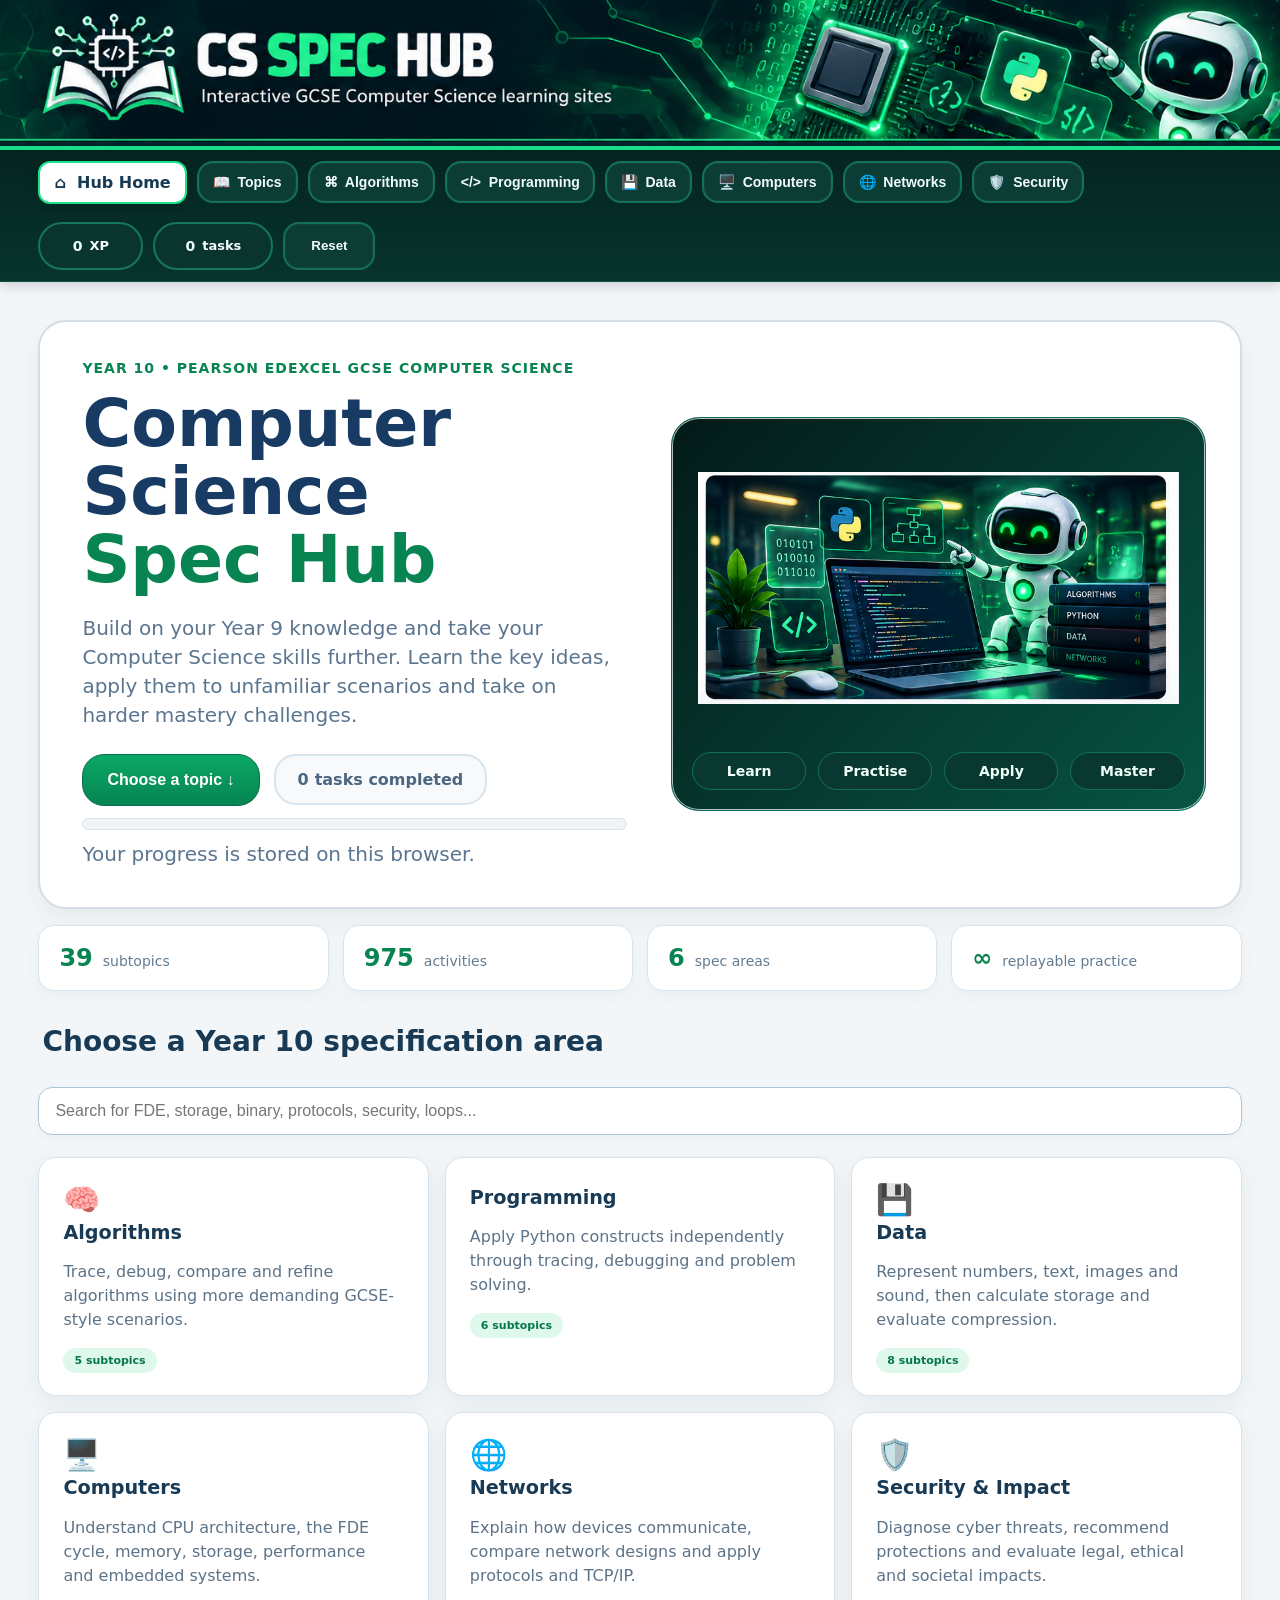
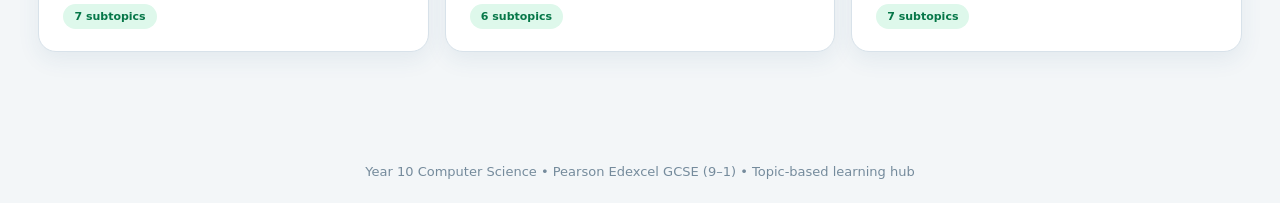
==== year10/index.html @ 736b1f8a "Add files via upload" ====
<!doctype html>
<html><head><meta charset="utf-8"><meta name="viewport" content="width=device-width,initial-scale=1">
<title>Year 10 Computer Science Spec Hub</title><link rel="stylesheet" href="styles.css"></head>
<body>


<header class="site-shell">
  <div class="site-banner">
    <img class="banner-full-image" src="year10_banner.png" alt="CS Spec Hub banner">
  </div>

  <div class="controlbar">
    <div class="controlbar-inner">
      <nav class="nav" aria-label="Main navigation">
        <a class="hub-home-button" href="../" aria-label="Back to CS Spec Hub home">⌂&nbsp; Hub Home</a>
        <button onclick="showHome()">📖&nbsp; Topics</button>
        <button onclick="location.hash='algorithms'">⌘&nbsp; Algorithms</button>
        <button onclick="location.hash='programming'">&lt;/&gt;&nbsp; Programming</button>
        <button onclick="location.hash='data'">💾&nbsp; Data</button>
        <button onclick="location.hash='computers'">🖥️&nbsp; Computers</button>
        <button onclick="location.hash='networks'">🌐&nbsp; Networks</button>
        <button onclick="location.hash='security-impact'">🛡️&nbsp; Security</button>
      </nav>

      <div class="hud">
        <div class="pill"><b data-xp>0</b><span>XP</span></div>
        <div class="pill"><b data-done>0</b><span>tasks</span></div>
        <button class="ghost reset-btn" onclick="resetProgress()">Reset</button>
      </div>
    </div>
  </div>
</header>


<main class="wrap" id="app"></main>
<div class="footer">Year 10 Computer Science • Pearson Edexcel GCSE (9–1) • Topic-based learning hub</div>
<script src="site-config.js"></script><script src="data.js"></script><script src="app.js"></script>
</body></html>
---- year10/styles.css ----
:root{
 --bg:#eef5fb;--panel:#ffffff;--panel2:#f5f9fd;--ink:#17324a;--muted:#5d7489;
 --line:#cbdbe8;--cyan:#1787b8;--purple:#7057c7;--green:#23875d;--amber:#a56a00;--red:#b84343;
 --navy:#103653;--navy2:#164c70;--softblue:#dff3fb;--softgreen:#e6f6ef;--softpurple:#eee9fb;--softamber:#fff5d8;
}
*{box-sizing:border-box}html{scroll-behavior:smooth}
body{
 margin:0;font-family:Inter,system-ui,-apple-system,"Segoe UI",Arial,sans-serif;
 background:radial-gradient(circle at 15% 0%,rgba(23,135,184,.12),transparent 28%),linear-gradient(180deg,#f7fbff,#eaf3fa);
 color:var(--ink);min-height:100vh
}
a{color:inherit;text-decoration:none}.hidden{display:none!important}
.topbar{
 position:sticky;top:0;z-index:40;background:#103653;border-bottom:3px solid #6fc5e8;
 box-shadow:0 4px 18px rgba(16,54,83,.14)
}
.topbar-inner{
 width:min(1500px,94vw);margin:0 auto;padding:12px 0;
 display:grid;grid-template-columns:auto 1fr auto;align-items:center;gap:18px
}
.brand{display:flex;align-items:center;gap:11px;font-weight:900;color:#fff;min-width:max-content}
.logo{
 min-width:58px;height:40px;padding:0 10px;border:2px solid #91dcf6;border-radius:10px;display:grid;place-items:center;
 color:#fff;font-size:12px;font-weight:900;white-space:nowrap;overflow:hidden
}
.nav{display:flex;gap:7px;flex-wrap:wrap;align-items:center}
.nav button,.ghost{
 border:1px solid #5e87a3;background:#164c70;color:#eef8ff;border-radius:9px;padding:8px 11px;cursor:pointer;
 font-weight:700;white-space:nowrap
}
.nav button:hover,.ghost:hover{background:#1b5d88;border-color:#a5e1f7;color:#fff}
.hud{
 display:flex;gap:8px;align-items:center;justify-content:flex-end;
 min-width:330px;max-width:390px;justify-self:end
}
.pill{
 min-width:118px;height:40px;padding:0 16px;display:flex;align-items:center;justify-content:center;gap:5px;
 background:#f6fbff;border:2px solid #89cde9;border-radius:999px;font-size:13px;color:#31566f;font-weight:700;
 white-space:nowrap;overflow:hidden
}
.pill b{color:#123d5a;font-size:14px}.ghost{min-width:76px;height:40px}
.wrap{width:min(1180px,92vw);margin:0 auto;padding:32px 0 70px}
.hero{
 display:grid;grid-template-columns:1.2fr .8fr;gap:24px;align-items:center;border:1px solid var(--line);border-radius:26px;
 padding:34px;background:linear-gradient(145deg,#ffffff,#f0f8fd);box-shadow:0 18px 45px rgba(38,92,128,.14)
}
.kicker{text-transform:uppercase;letter-spacing:2px;font-size:12px;font-weight:900;color:var(--cyan)}
h1{font-size:clamp(38px,6vw,70px);line-height:.98;margin:8px 0 16px;color:#14344f}
h2{margin:0 0 12px;color:#183a55}h3{margin:6px 0 8px;color:#183a55}
.hero p,.muted{color:var(--muted);line-height:1.6}
.hero-art{
 min-height:290px;border:1px solid #bed5e4;border-radius:20px;
 background:linear-gradient(90deg,rgba(23,135,184,.05) 1px,transparent 1px),linear-gradient(rgba(23,135,184,.05) 1px,transparent 1px),linear-gradient(145deg,#eaf7fd,#f9fcff);
 background-size:30px 30px,30px 30px,auto;position:relative;overflow:hidden
}
.orbit{position:absolute;border:2px solid rgba(23,135,184,.22);border-radius:50%;inset:50% auto auto 50%;transform:translate(-50%,-50%)}
.o1{width:230px;height:230px}.o2{width:165px;height:165px}
.core{
 position:absolute;left:50%;top:50%;transform:translate(-50%,-50%);width:110px;height:110px;border-radius:24px;display:grid;
 place-items:center;background:linear-gradient(145deg,#1d6f9c,#144d72);border:3px solid #8edbf5;color:#fff;font-weight:900;
 font-size:28px;box-shadow:0 12px 30px rgba(23,135,184,.2)
}
.node{
 position:absolute;min-width:96px;padding:9px 12px;border-radius:10px;border:1px solid #9ec9dd;background:#fff;color:#24465f;
 font-weight:800;font-size:12px;text-align:center;white-space:nowrap;box-shadow:0 6px 16px rgba(38,92,128,.10)
}
.n1{left:10%;top:18%}.n2{right:10%;top:18%}.n3{left:10%;bottom:17%}.n4{right:10%;bottom:17%}
.progress{height:11px;border:1px solid #b9d0df;background:#e8f1f7;border-radius:999px;overflow:hidden}
.bar{height:100%;width:0;background:linear-gradient(90deg,#2b9dcb,#49b77f);transition:.3s}
.section-title{margin:34px 0 14px;font-size:28px}.grid{display:grid;grid-template-columns:repeat(3,1fr);gap:16px}
.card{border:1px solid var(--line);border-radius:18px;padding:20px;background:#fff;box-shadow:0 8px 22px rgba(38,92,128,.08);transition:.2s}
.card:hover{transform:translateY(-3px);border-color:#73b9d8;box-shadow:0 12px 28px rgba(38,92,128,.13)}
.card p{color:var(--muted);line-height:1.5}.topic-icon{font-size:30px}
.badge{display:inline-block;padding:5px 9px;border-radius:999px;background:var(--softblue);color:#166a92;font-size:11px;font-weight:900}
.btn{
 display:inline-flex;align-items:center;justify-content:center;gap:8px;border:1px solid #4385aa;background:#1b6d99;color:#fff;
 border-radius:10px;padding:10px 14px;font-weight:800;cursor:pointer
}
.btn:hover{background:#165c82}.btn.good{background:#2e8c65;border-color:#277957}.btn.warn{background:#ba7d13;border-color:#9c660b}
.btn.red{background:#b74d4d;border-color:#994040}
.topic-head{display:flex;justify-content:space-between;gap:20px;align-items:flex-start;flex-wrap:wrap;margin-bottom:20px}
.breadcrumbs{color:var(--muted);font-size:13px;margin-bottom:10px}
.learn{border:1px solid #c9dce9;border-radius:18px;background:#fff;padding:22px;margin:18px 0;box-shadow:0 7px 18px rgba(38,92,128,.07)}
.learn ul{line-height:1.65}.example{margin-top:14px;border-left:5px solid #2b9dcb;padding:14px;background:#e9f7fc;border-radius:9px;white-space:pre-wrap;color:#1d435c}
.task{margin:16px 0;padding:18px;border:1px solid #c9dce9;border-radius:16px;background:#fff;box-shadow:0 5px 14px rgba(38,92,128,.06)}
.task h3{margin-top:0}.options{display:grid;gap:9px;margin-top:12px}
.option{border:1px solid #adc9db;background:#f7fbfe;color:#17324a;border-radius:10px;padding:11px 12px;text-align:left;cursor:pointer}
.option:hover{border-color:#2c92bd;background:#edf8fd}.option.correct{background:#e2f5eb;border-color:#3b9c72}.option.wrong{background:#fde9e9;border-color:#c85b5b}
.feedback{min-height:22px;margin-top:9px;font-weight:700}.ok{color:#257b56}.bad{color:#b23c3c}
.sort-zone{display:grid;gap:8px;margin:12px 0}.sort-row{display:flex;gap:8px;align-items:center}
.token{flex:1;padding:11px;border:1px solid #b5cedd;border-radius:10px;background:#f6fbfe}
.arrow{width:38px;height:38px;border-radius:9px;border:1px solid #6fa3c0;background:#dceefa;color:#164e6f;cursor:pointer;font-weight:900}
.classify-grid{display:grid;gap:8px}.classify-row{display:grid;grid-template-columns:1fr minmax(160px,260px);gap:10px;align-items:center}
.classify-row select,input[type=text]{padding:10px 11px;border-radius:9px;border:1px solid #9dbed2;background:#fff;color:#17324a;width:100%}
.code{font-family:ui-monospace,SFMono-Regular,Consolas,monospace;white-space:pre-wrap;background:#f2f7fb;border:1px solid #bfd4e2;border-radius:11px;padding:14px;color:#173f58;margin:10px 0}
.trace-grid{display:grid;grid-template-columns:repeat(2,minmax(170px,1fr));gap:9px}
.boss{border-color:#e7c66b;background:linear-gradient(180deg,#fff9e7,#fffdf6)}.boss h3{color:#8b5a00}
.response{min-height:90px;width:100%;resize:vertical;padding:11px;border-radius:9px;border:1px solid #9dbed2;background:#fff;color:#17324a}
.subgrid{display:grid;grid-template-columns:repeat(2,1fr);gap:12px}
.subcard{padding:17px;border:1px solid #c9dce9;background:#fff;border-radius:15px;cursor:pointer;box-shadow:0 5px 14px rgba(38,92,128,.06)}
.subcard:hover{border-color:#6bb0d0}.subcard .spec{color:#177ca8;font-size:12px;font-weight:800}
.searchbox{width:100%;padding:13px 15px;border-radius:12px;border:1px solid #9dbed2;background:#fff;color:#17324a;margin:14px 0 20px;font-size:16px;box-shadow:0 4px 10px rgba(38,92,128,.05)}
.footer{text-align:center;color:#6c8192;padding:28px 0;font-size:13px}
.topbar-inner{
 width:min(1500px,94vw);margin:0 auto;padding:12px 0;
 display:grid;grid-template-columns:auto 1fr auto;align-items:center;gap:18px
}
}
@media(max-width:850px){
 .hero{grid-template-columns:1fr}.grid{grid-template-columns:1fr}.subgrid{grid-template-columns:1fr}
 .classify-row{grid-template-columns:1fr}.trace-grid{grid-template-columns:1fr}.hero-art{min-height:230px}.nav{width:100%}.hud{
 display:flex;gap:8px;align-items:center;justify-content:flex-end;
 min-width:330px;max-width:390px;justify-self:end
}
}

/* V2 learning visuals */
.visual{
 margin:18px 0 4px;padding:18px;border:1px solid #c8dce9;border-radius:16px;
 background:linear-gradient(180deg,#fafdff,#eef7fc);box-shadow:0 6px 16px rgba(38,92,128,.06)
}
.visual-title{font-size:13px;font-weight:900;color:#177ca8;text-transform:uppercase;letter-spacing:1px;margin-bottom:12px}
.visual svg{width:100%;height:auto;display:block}
.visual-grid{display:grid;grid-template-columns:repeat(2,1fr);gap:14px}
.v-card{background:white;border:1px solid #d1e1eb;border-radius:12px;padding:12px}
.logic-row{display:grid;grid-template-columns:repeat(3,1fr);gap:12px}
.logic-box{background:white;border:1px solid #c7dbe7;border-radius:12px;padding:12px;text-align:center}
.logic-gate{font-family:ui-monospace,Consolas,monospace;font-size:20px;font-weight:900;margin:8px 0;color:#154e70}
.binary-strip{display:grid;grid-template-columns:repeat(8,1fr);gap:6px}
.bitbox{border:1px solid #a9c8da;border-radius:9px;background:white;padding:8px 4px;text-align:center}
.bitbox b{display:block;color:#176d98;font-size:14px}.bitbox span{font-size:12px;color:#5f778c}
.network-diagram{display:grid;grid-template-columns:1fr auto 1fr;gap:12px;align-items:center}
.net-node{background:white;border:1px solid #b9d4e4;border-radius:12px;padding:14px;text-align:center;font-weight:800}
.router{background:#1b6d99;color:white;border-radius:14px;padding:14px 18px;font-weight:900}
.csv-table{width:100%;border-collapse:collapse;background:white}
.csv-table td,.csv-table th{border:1px solid #c8dae6;padding:8px;text-align:left}.csv-table th{background:#e9f5fb}
.string-strip{display:flex;gap:4px;flex-wrap:wrap}.charbox{min-width:38px;padding:8px;border:1px solid #b9d3e3;border-radius:8px;background:#fff;text-align:center}.charbox small{display:block;color:#668095}
.flow-step{fill:#fff;stroke:#4b93b8;stroke-width:2}.flow-diamond{fill:#fff8de;stroke:#b47b17;stroke-width:2}.flow-line{stroke:#487a96;stroke-width:2;fill:none;marker-end:url(#arrow)}
.sort-list{display:flex;gap:8px;justify-content:center;flex-wrap:wrap}.sort-item{min-width:48px;padding:11px;border-radius:10px;border:1px solid #a9c8da;background:white;text-align:center;font-weight:900}
.sort-swap{border-color:#d6a13b;background:#fff7de}
@media(max-width:1180px){
 .topbar-inner{grid-template-columns:auto 1fr}
 .hud{grid-column:1 / -1;justify-self:start;min-width:0;max-width:none;flex-wrap:wrap}
}
@media(max-width:850px){
 .topbar-inner{grid-template-columns:1fr}
 .nav{width:100%}.hud{width:100%;justify-content:flex-start}
 .logic-row,.visual-grid{grid-template-columns:1fr}.network-diagram{grid-template-columns:1fr}
}

/* Shared branding V3 */
.hero{grid-template-columns:1.05fr .95fr}
.brand-logo-card{
  display:flex;align-items:center;justify-content:center;
  border:1px solid #bed5e4;border-radius:20px;
  background:linear-gradient(145deg,#ffffff,#eef7fc);
  padding:18px;min-height:290px;overflow:hidden
}
.brand-logo-card img{max-width:100%;height:auto;display:block}

/* ===== V4 PLATFORM BRANDING / SAFE LAYOUT ===== */
:root{
  --site-accent:#2b9dcb;
  --site-accent-dark:#176d98;
  --site-accent-soft:#dff3fb;
}

.topbar{
  position:sticky;
  top:0;
  z-index:50;
  width:100%;
  background:#103653;
  border-bottom:3px solid #6fc5e8;
  box-shadow:0 4px 18px rgba(16,54,83,.16);
}

.topbar-inner{
  width:min(1460px,94vw);
  margin:0 auto;
  padding:10px 0;
  display:grid;
  grid-template-columns:minmax(250px,340px) minmax(360px,1fr) minmax(320px,370px);
  align-items:center;
  gap:18px;
}

.brand-button{
  appearance:none;
  border:0;
  background:transparent;
  color:#fff;
  cursor:pointer;
  padding:0;
  min-width:0;
}

.brand{
  display:flex;
  align-items:center;
  gap:12px;
  min-width:0;
}

.brand-mark{
  width:82px;
  height:52px;
  object-fit:contain;
  object-position:left center;
  flex:0 0 auto;
}

.brand-copy{
  display:flex;
  flex-direction:column;
  min-width:0;
  text-align:left;
}

.brand-copy strong{
  font-size:18px;
  line-height:1.05;
  letter-spacing:.4px;
  white-space:nowrap;
}

.brand-copy small{
  margin-top:4px;
  font-size:11px;
  color:#c6e5f4;
  white-space:nowrap;
}

.nav{
  display:flex;
  justify-content:center;
  align-items:center;
  gap:8px;
  min-width:0;
  flex-wrap:wrap;
}

.nav button{
  min-width:92px;
  max-width:140px;
  padding:9px 12px;
  overflow-wrap:anywhere;
  white-space:normal;
  line-height:1.15;
}

.hud{
  display:grid;
  grid-template-columns:108px 122px 92px;
  gap:8px;
  align-items:center;
  justify-content:end;
  width:100%;
  min-width:0;
  max-width:none;
}

.pill{
  width:100%;
  min-width:0;
  height:42px;
  padding:0 10px;
  display:flex;
  align-items:center;
  justify-content:center;
  gap:5px;
  overflow:hidden;
  text-overflow:clip;
}

.pill b,
.pill span{
  white-space:nowrap;
}

.reset-btn{
  width:100%;
  min-width:0;
  height:42px;
}

.platform-hero{
  grid-template-columns:minmax(0,1.12fr) minmax(360px,.88fr);
  gap:30px;
  align-items:center;
  overflow:hidden;
}

.hero-copy{
  min-width:0;
}

.platform-hero h1{
  max-width:760px;
  overflow-wrap:anywhere;
}

.accent-word{
  color:var(--site-accent-dark);
}

.hero-actions{
  display:flex;
  gap:12px;
  align-items:center;
  flex-wrap:wrap;
  margin:18px 0 16px;
}

.mini-status{
  display:inline-flex;
  align-items:center;
  gap:5px;
  padding:9px 12px;
  border:1px solid #bed5e4;
  border-radius:999px;
  background:#f7fbfe;
  color:#49677d;
  font-size:13px;
  white-space:nowrap;
}

.progress-note{
  margin:7px 0 0;
  font-size:13px;
}

.hero-brand-panel{
  min-width:0;
  min-height:310px;
  border:1px solid #bed5e4;
  border-radius:22px;
  background:
    radial-gradient(circle at 50% 15%,rgba(43,157,203,.13),transparent 36%),
    linear-gradient(145deg,#fafdff,#edf7fc);
  padding:24px;
  display:flex;
  flex-direction:column;
  align-items:center;
  justify-content:center;
  overflow:hidden;
  box-shadow:inset 0 0 0 1px rgba(255,255,255,.7);
}

.hero-brand-panel img{
  width:100%;
  height:300px;
  max-height:none;
  object-fit:contain;
  object-position:center;
  border-radius:20px;
  display:block;
  background:transparent;
}

.hero-brand-tags{
  width:100%;
  display:grid;
  grid-template-columns:repeat(4,minmax(0,1fr));
  gap:8px;
  margin-top:12px;
}

.hero-brand-tags span{
  min-width:0;
  padding:8px 6px;
  text-align:center;
  border:1px solid #b9d4e4;
  background:#fff;
  border-radius:999px;
  font-size:12px;
  font-weight:800;
  color:#315b73;
  overflow-wrap:anywhere;
}

.quick-strip{
  margin-top:18px;
  display:grid;
  grid-template-columns:repeat(4,minmax(0,1fr));
  gap:12px;
}

.quick-strip > div{
  min-width:0;
  border:1px solid #c9dce9;
  background:#fff;
  border-radius:15px;
  padding:14px 16px;
  display:flex;
  align-items:baseline;
  gap:9px;
  box-shadow:0 5px 14px rgba(38,92,128,.05);
}

.quick-strip b{
  color:var(--site-accent-dark);
  font-size:24px;
  white-space:nowrap;
}

.quick-strip span{
  color:#60788c;
  font-size:13px;
  overflow-wrap:anywhere;
}

.card,
.subcard,
.task,
.learn,
.v-card,
.logic-box{
  min-width:0;
  overflow:hidden;
}

.card h3,
.card p,
.subcard h3,
.subcard p,
.task p,
.learn li,
.example,
.v-card,
.logic-box,
.feedback{
  overflow-wrap:anywhere;
  word-break:normal;
}

.option,
.token,
.classify-row > div,
.code{
  overflow-wrap:anywhere;
  word-break:break-word;
}

@media(max-width:1180px){
  .topbar-inner{
    grid-template-columns:minmax(240px,1fr) minmax(300px,1.2fr);
  }
  .hud{
    grid-column:1 / -1;
    grid-template-columns:108px 122px 92px;
    justify-content:start;
    width:auto;
  }
}

@media(max-width:900px){
  .topbar-inner{
    grid-template-columns:1fr;
  }
  .brand-button,.nav,.hud{
    justify-self:stretch;
  }
  .nav{
    justify-content:flex-start;
  }
  .hud{
    grid-template-columns:108px 122px 92px;
  }
  .platform-hero{
    grid-template-columns:1fr;
  }
  .hero-brand-panel{
    min-height:250px;
  }
  .quick-strip{
    grid-template-columns:repeat(2,minmax(0,1fr));
  }
}

@media(max-width:560px){
  .brand-mark{width:68px;height:45px}
  .brand-copy strong{font-size:16px}
  .brand-copy small{white-space:normal}
  .nav button{min-width:0;flex:1 1 45%}
  .hud{
    grid-template-columns:1fr 1fr;
    width:100%;
  }
  .reset-btn{grid-column:1 / -1}
  .quick-strip{grid-template-columns:1fr}
  .hero-brand-tags{grid-template-columns:repeat(2,minmax(0,1fr))}
}

/* ===== V5 FULL-WIDTH BANNER HEADER ===== */
.site-shell{
  position:sticky;
  top:0;
  z-index:60;
}
.site-banner{
  width:100%;
  background:linear-gradient(180deg,#0f3350,#12405f);
  border-bottom:3px solid #6fc5e8;
  box-shadow:0 6px 20px rgba(16,54,83,.18);
}
.site-banner-inner{
  width:min(1500px,96vw);
  margin:0 auto;
  min-height:108px;
  padding:10px 0;
  display:flex;
  align-items:center;
  justify-content:center;
}
.site-banner-logo{
  width:min(100%,780px);
  max-height:88px;
  object-fit:contain;
  display:block;
}
.controlbar{
  width:100%;
  background:#f6fbff;
  border-bottom:1px solid #c9dce9;
  box-shadow:0 4px 10px rgba(38,92,128,.08);
}
.controlbar-inner{
  width:min(1460px,94vw);
  margin:0 auto;
  padding:10px 0;
  display:grid;
  grid-template-columns:minmax(360px,1fr) minmax(320px,360px);
  gap:18px;
  align-items:center;
}
.nav{
  display:flex;
  align-items:center;
  justify-content:flex-start;
  gap:8px;
  min-width:0;
  flex-wrap:wrap;
}
.nav button,.ghost{
  border:1px solid #5e87a3;
  background:#164c70;
  color:#eef8ff;
  border-radius:9px;
  cursor:pointer;
  font-weight:700;
  line-height:1.15;
}
.nav button{
  min-width:96px;
  max-width:150px;
  padding:9px 12px;
  overflow-wrap:anywhere;
  white-space:normal;
}
.nav button:hover,.ghost:hover{
  background:#1b5d88;
  border-color:#a5e1f7;
  color:#fff;
}
.hud{
  display:grid;
  grid-template-columns:108px 122px 92px;
  gap:8px;
  align-items:center;
  justify-content:end;
  width:100%;
  min-width:0;
}
.pill{
  width:100%;
  min-width:0;
  height:42px;
  padding:0 10px;
  display:flex;
  align-items:center;
  justify-content:center;
  gap:5px;
  background:#f6fbff;
  border:2px solid #89cde9;
  border-radius:999px;
  font-size:13px;
  color:#31566f;
  font-weight:700;
  white-space:nowrap;
  overflow:hidden;
}
.pill b{color:#123d5a;font-size:14px}
.reset-btn{
  width:100%;
  min-width:0;
  height:42px;
  padding:0 12px;
}
.hero{margin-top:10px}
.platform-hero{
  grid-template-columns:minmax(0,1.08fr) minmax(360px,.92fr);
  gap:28px;
}
.hero-brand-panel img{
  width:100%;
  height:300px;
  max-height:none;
  object-fit:contain;
  object-position:center;
  border-radius:20px;
  display:block;
  background:transparent;
}
.hero-brand-tags{margin-top:14px}
.quick-strip > div,
.card,.subcard,.task,.learn,.v-card,.logic-box{
  min-width:0;
  overflow:hidden;
}
.card h3,.card p,.subcard h3,.subcard p,.task p,.learn li,.example,.feedback,.quick-strip span{
  overflow-wrap:anywhere;
}
.option,.token,.code,.classify-row > div{
  overflow-wrap:anywhere;
  word-break:break-word;
}
@media(max-width:1080px){
  .controlbar-inner{
    grid-template-columns:1fr;
  }
  .hud{
    justify-content:start;
    width:auto;
  }
}
@media(max-width:820px){
  .site-banner-inner{
    min-height:88px;
    padding:8px 0;
  }
  .site-banner-logo{
    max-height:66px;
  }
  .platform-hero{
    grid-template-columns:1fr;
  }
}
@media(max-width:560px){
  .nav button{
    min-width:0;
    flex:1 1 45%;
  }
  .hud{
    grid-template-columns:1fr 1fr;
    width:100%;
  }
  .reset-btn{
    grid-column:1 / -1;
  }
}

/* ===== V6 FULL-BLEED BRANDING ===== */
:root{
  --site-accent:#19c2c8;
  --site-accent-dark:#0b6d78;
  --site-accent-soft:#d8f7f4;
  --deep-navy:#081b2c;
  --mid-navy:#0e2f48;
  --panel-dark:#123b53;
}

body{
  background:
    radial-gradient(circle at 12% 0%,rgba(25,194,200,.10),transparent 28%),
    linear-gradient(180deg,#f7fafc,#eef3f6);
}

.site-banner{
  width:100%;
  background:
    radial-gradient(circle at 20% 35%,rgba(25,194,200,.16),transparent 25%),
    radial-gradient(circle at 82% 25%,rgba(68,129,255,.10),transparent 23%),
    linear-gradient(135deg,#071827 0%,#0a2235 45%,#0d3047 100%);
  border-bottom:4px solid #19c2c8;
  box-shadow:0 8px 24px rgba(7,24,39,.28);
  overflow:hidden;
}

.site-banner-inner{
  width:100%;
  max-width:none;
  margin:0;
  min-height:170px;
  padding:18px 32px;
  display:flex;
  align-items:center;
  justify-content:center;
  position:relative;
}

.site-banner-inner::before,
.site-banner-inner::after{
  content:"";
  position:absolute;
  inset:auto;
  width:180px;
  height:180px;
  border-radius:50%;
  border:1px solid rgba(255,255,255,.08);
}

.site-banner-inner::before{left:3%;top:-55px}
.site-banner-inner::after{right:5%;bottom:-65px}

.site-banner-logo{
  width:min(1120px,88vw);
  max-height:132px;
  object-fit:contain;
  display:block;
  filter:drop-shadow(0 8px 18px rgba(0,0,0,.28));
}

.controlbar{
  width:100%;
  background:#0c263a;
  border-bottom:1px solid #173e58;
  box-shadow:0 4px 10px rgba(8,27,44,.18);
}

.controlbar-inner{
  width:min(1460px,94vw);
  margin:0 auto;
  padding:10px 0;
  display:grid;
  grid-template-columns:minmax(360px,1fr) minmax(330px,370px);
  gap:18px;
  align-items:center;
}

.nav button,.ghost{
  border:1px solid #2d5b76;
  background:#123b53;
  color:#f3fbff;
}

.nav button:hover,.ghost:hover{
  background:#16516d;
  border-color:#35d7db;
}

.pill{
  background:#102f44;
  border:1px solid #2f6783;
  color:#c9dde8;
}

.pill b{color:#ffffff}

.wrap{padding-top:28px}

.hero,
.card,
.subcard,
.task,
.learn,
.quick-strip > div{
  background:#ffffff;
}

.platform-hero{
  border:1px solid #d4dde3;
  box-shadow:0 16px 36px rgba(18,59,83,.08);
}

.hero-brand-panel{
  background:
    radial-gradient(circle at 50% 15%,rgba(25,194,200,.10),transparent 34%),
    linear-gradient(145deg,#0b2437,#123b53);
  border:1px solid #1b526d;
}

.hero-brand-panel img{
  width:100%;
  height:300px;
  max-height:none;
  object-fit:contain;
  object-position:center;
  border-radius:20px;
  display:block;
  background:transparent;
}

.hero-brand-tags span{
  background:#0f3148;
  border:1px solid #2c617b;
  color:#e9f7fb;
}

.accent-word{color:#0d8791}
.kicker{color:#0d8791}
.badge{
  background:#dff5f3;
  color:#0a6b71;
}

.btn{
  background:#0e6f79;
  border-color:#0a5961;
}
.btn:hover{background:#0b5961}

.progress{
  background:#e4ecef;
  border-color:#ccd8de;
}
.bar{
  background:linear-gradient(90deg,#0e8790,#1bb7a5);
}

@media(max-width:820px){
  .site-banner-inner{
    min-height:130px;
    padding:14px 16px;
  }
  .site-banner-logo{
    width:min(1000px,94vw);
    max-height:98px;
  }
}

/* ===== V7 FULL LOGO BANNER + HERO ART ===== */
.site-banner{
  width:100%;
  background:linear-gradient(135deg,#071827 0%,#0a2235 45%,#0d3047 100%);
  border-bottom:4px solid #19c2c8;
  box-shadow:0 8px 24px rgba(7,24,39,.28);
  overflow:hidden;
}

.site-banner-inner{
  width:100%;
  max-width:none;
  margin:0;
  min-height:188px;
  height:188px;
  padding:0;
  display:flex;
  align-items:stretch;
  justify-content:stretch;
  position:relative;
  overflow:hidden;
}

.site-banner-inner::before{
  content:"";
  position:absolute;
  inset:0;
  background:
    radial-gradient(circle at 10% 20%,rgba(25,194,200,.11),transparent 22%),
    radial-gradient(circle at 90% 28%,rgba(25,194,200,.09),transparent 21%),
    linear-gradient(90deg,rgba(255,255,255,.02),rgba(255,255,255,0) 18%,rgba(255,255,255,0) 82%,rgba(255,255,255,.02));
  pointer-events:none;
}

.site-banner-logo{
  width:100%;
  height:100%;
  max-height:none;
  object-fit:cover;
  object-position:center;
  display:block;
  filter:drop-shadow(0 8px 18px rgba(0,0,0,.22));
}

.hero-brand-panel{
  background:linear-gradient(145deg,#0b2437,#123b53);
  border:1px solid #1b526d;
  padding:18px;
}

.hero-brand-panel img{
  width:100%;
  height:300px;
  max-height:none;
  object-fit:contain;
  object-position:center;
  border-radius:20px;
  display:block;
  background:transparent;
}

.hero-brand-tags{
  margin-top:16px;
}

@media(max-width:820px){
  .site-banner-inner{
    min-height:138px;
    height:138px;
  }
  .hero-brand-panel img{
  width:100%;
  height:300px;
  max-height:none;
  object-fit:contain;
  object-position:center;
  border-radius:20px;
  display:block;
  background:transparent;
}
}



/* ===== FINAL YEAR 9 LOOK ===== */
:root{
  --deep:#071827;
  --deep2:#0b2236;
  --panel:#0c263a;
  --teal:#18d0df;
  --teal2:#1aa8c7;
  --ink:#17324a;
  --muted:#5c7388;
  --line:#d8e2ea;
  --soft:#f4f7fa;
}

/* page */
body{
  background:#f3f6f8;
  color:var(--ink);
}

/* ----- top banner ----- */
.site-shell{
  position:sticky;
  top:0;
  z-index:70;
}

.site-banner{
  width:100%;
  background:
    radial-gradient(circle at 10% 20%, rgba(31,219,231,.10), transparent 18%),
    radial-gradient(circle at 84% 18%, rgba(31,219,231,.08), transparent 16%),
    linear-gradient(135deg,#03111d 0%, #071827 40%, #0b2439 100%);
  border-bottom:4px solid var(--teal);
  overflow:hidden;
  box-shadow:0 10px 24px rgba(3,17,29,.28);
}

.site-banner-inner{
  width:100%;
  min-height:178px;
  display:grid;
  grid-template-columns:minmax(420px, 1.3fr) minmax(320px, .7fr);
  align-items:center;
  gap:12px;
  padding:18px 34px 16px;
  position:relative;
}

.brand-banner{
  min-width:0;
  position:relative;
  z-index:2;
}

.banner-logo{
  display:block;
  width:min(820px, 100%);
  height:auto;
  object-fit:contain;
  filter:drop-shadow(0 5px 15px rgba(0,0,0,.28));
}

.banner-subtitle{
  margin-top:6px;
  color:#effcff;
  font-size:18px;
  letter-spacing:.2px;
  opacity:.96;
}

/* right banner art */
.banner-art{
  position:relative;
  height:100%;
  min-height:130px;
  overflow:hidden;
}

.banner-wave{
  position:absolute;
  inset:18px 0 18px 0;
  background:
    radial-gradient(ellipse at center, rgba(24,208,223,.16), transparent 60%);
  border-radius:999px;
}
.banner-wave::before{
  content:"";
  position:absolute;
  left:-2%;
  right:16%;
  top:34%;
  height:2px;
  background:linear-gradient(90deg, transparent 0%, rgba(24,208,223,.7) 12%, rgba(24,208,223,.9) 85%, transparent 100%);
  box-shadow:
    0 -26px 0 rgba(24,208,223,.45),
    0 26px 0 rgba(24,208,223,.45);
}
.banner-wave::after{
  content:"0101010 111010 0101";
  position:absolute;
  right:30%;
  top:6%;
  color:rgba(24,208,223,.55);
  font-size:18px;
  letter-spacing:8px;
  font-weight:800;
}

.chip-box{
  position:absolute;
  right:92px;
  top:20px;
  width:92px;
  height:92px;
  border:4px solid var(--teal);
  border-radius:12px;
  box-shadow:0 0 18px rgba(24,208,223,.34);
}
.chip-box::before,
.chip-box::after{
  content:"";
  position:absolute;
  inset:auto;
  left:-22px;
  top:42px;
  width:22px;
  height:4px;
  background:var(--teal);
  box-shadow:136px 0 0 var(--teal);
}
.chip-box::after{
  left:10px;
  top:-22px;
  width:4px;
  height:22px;
  box-shadow:0 136px 0 var(--teal), 24px 0 0 var(--teal), 24px 136px 0 var(--teal), 48px 0 0 var(--teal), 48px 136px 0 var(--teal), 72px 0 0 var(--teal), 72px 136px 0 var(--teal);
}

.node-cluster{
  position:absolute;
  right:0;
  top:16px;
  width:150px;
  height:110px;
}
.node-cluster::before,
.node-cluster::after{
  content:"";
  position:absolute;
  background:rgba(24,208,223,.85);
  height:3px;
  transform-origin:left center;
}
.node-cluster::before{ left:34px; top:35px; width:78px; transform:rotate(-6deg); }
.node-cluster::after{ left:40px; top:72px; width:68px; transform:rotate(16deg); }
.node{
  position:absolute;
  width:20px;
  height:20px;
  border-radius:50%;
  background:rgba(24,208,223,.95);
  box-shadow:0 0 12px rgba(24,208,223,.6);
}
.n1{left:8px; top:42px}
.n2{left:62px; top:12px}
.n3{left:62px; top:64px}
.n4{right:14px; top:18px}
.n5{right:0; top:76px}

/* ----- control bar ----- */
.controlbar{
  width:100%;
  background:linear-gradient(180deg,#092236,#0b2840);
  border-bottom:1px solid #173e58;
  box-shadow:0 4px 12px rgba(8,27,44,.16);
}
.controlbar-inner{
  width:min(1460px,94vw);
  margin:0 auto;
  padding:11px 0;
  display:grid;
  grid-template-columns:minmax(420px,1fr) minmax(320px,370px);
  gap:18px;
  align-items:center;
}
.nav{
  display:flex;
  flex-wrap:wrap;
  gap:10px;
  align-items:center;
  min-width:0;
}
.nav button,.ghost{
  border:2px solid #2c6f8b;
  background:#11344d;
  color:#f2fbff;
  border-radius:16px;
  cursor:pointer;
  font-weight:800;
  line-height:1.15;
  box-shadow:inset 0 0 0 1px rgba(255,255,255,.03);
}
.nav button{
  min-width:118px;
  padding:12px 18px;
  font-size:14px;
  white-space:nowrap;
}
.nav button:hover,.ghost:hover{
  background:#164766;
  border-color:#35d7db;
}
.hud{
  display:grid;
  grid-template-columns:120px 138px 104px;
  gap:10px;
  justify-content:end;
  min-width:0;
}
.pill{
  width:100%;
  min-width:0;
  height:48px;
  padding:0 10px;
  display:flex;
  align-items:center;
  justify-content:center;
  gap:7px;
  background:#0f3047;
  border:2px solid #2b6a84;
  border-radius:24px;
  color:#f2fbff;
  font-weight:800;
  white-space:nowrap;
}
.pill b{font-size:14px;color:#ffffff}
.reset-btn{
  width:100%;
  min-width:0;
  height:48px;
  border-radius:16px;
}

/* ----- main wrapper ----- */
.wrap{
  width:min(1710px,95vw);
  margin:0 auto;
  padding:20px 0 76px;
}

/* ----- home hero ----- */
.platform-hero{
  grid-template-columns:minmax(0,1fr) minmax(420px, .95fr);
  gap:24px;
  align-items:center;
  border:2px solid #d4dde5;
  border-radius:28px;
  background:#ffffff;
  box-shadow:0 10px 22px rgba(18,59,83,.06);
  padding:24px 22px 22px;
}
.hero-copy{
  padding:8px 8px 0 10px;
}
.kicker{
  color:#1497a6;
  font-size:14px;
  font-weight:900;
  letter-spacing:1px;
}
.platform-hero h1{
  font-size:clamp(48px, 6vw, 86px);
  line-height:.95;
  margin:14px 0 18px;
  color:#173b62;
}
.accent-word{color:#1497a6}
.platform-hero p{
  max-width:760px;
  font-size:20px;
  color:#5a7590;
  line-height:1.45;
}
.hero-actions{
  margin:24px 0 12px;
  display:flex;
  gap:14px;
  flex-wrap:wrap;
  align-items:center;
}
.btn{
  padding:16px 24px;
  border-radius:22px;
  font-size:16px;
  background:linear-gradient(180deg,#1497a6,#117d8b);
  border:1px solid #0d6c77;
  color:#fff;
  font-weight:900;
}
.btn:hover{background:linear-gradient(180deg,#117d8b,#0e6b76)}
.mini-status{
  display:inline-flex;
  align-items:center;
  gap:6px;
  padding:14px 22px;
  background:#f7f9fb;
  border:2px solid #d8e4ec;
  border-radius:22px;
  color:#4b6680;
  font-size:16px;
  font-weight:800;
}
.progress{
  height:12px;
  background:#eef3f7;
  border:1px solid #dbe5ec;
  border-radius:999px;
  overflow:hidden;
}
.bar{
  background:linear-gradient(90deg,#1497a6,#18d0df);
}
.progress-note{
  margin-top:10px;
  color:#8397aa;
  font-size:13px;
}

.hero-brand-panel{
  min-width:0;
  border-radius:28px;
  background:linear-gradient(135deg,#041727,#09283d 55%, #0c3550);
  border:1px solid #0e4964;
  padding:16px;
  overflow:hidden;
}
.hero-brand-panel img{
  width:100%;
  height:300px;
  max-height:none;
  object-fit:contain;
  object-position:center;
  border-radius:20px;
  display:block;
  background:transparent;
}
.hero-brand-tags{
  width:100%;
  display:grid;
  grid-template-columns:repeat(4,minmax(0,1fr));
  gap:12px;
  margin-top:14px;
}
.hero-brand-tags span{
  background:#0f3148;
  color:#eefbff;
  border:1px solid #2f647e;
  border-radius:999px;
  padding:10px 8px;
  text-align:center;
  font-weight:800;
  font-size:14px;
}

/* ----- stats strip / cards ----- */
.quick-strip{
  margin-top:16px;
  display:grid;
  grid-template-columns:repeat(4,minmax(0,1fr));
  gap:14px;
}
.quick-strip > div{
  min-width:0;
  background:#fff;
  border:1px solid #dbe3ea;
  border-radius:16px;
  padding:14px 16px;
  display:flex;
  align-items:baseline;
  gap:10px;
}
.quick-strip b{
  font-size:24px;
  color:#1497a6;
}
.quick-strip span{
  color:#627c92;
  font-size:14px;
}

.section-title{
  margin-top:34px;
  color:#183a55;
}

/* keep all boxes safe */
.card,.subcard,.task,.learn,.v-card,.logic-box{min-width:0;overflow:hidden}
.card h3,.card p,.subcard h3,.subcard p,.task p,.learn li,.example,.feedback,.quick-strip span{overflow-wrap:anywhere}
.option,.token,.code,.classify-row > div{overflow-wrap:anywhere;word-break:break-word}

/* responsive */
@media(max-width:1180px){
  .site-banner-inner{
    grid-template-columns:1fr;
    min-height:auto;
    padding:20px 20px 16px;
  }
  .banner-art{
    min-height:88px;
  }
  .controlbar-inner{
    grid-template-columns:1fr;
  }
  .hud{
    justify-content:start;
  }
  .platform-hero{
    grid-template-columns:1fr;
  }
}
@media(max-width:780px){
  .banner-logo{
    width:min(720px,100%);
  }
  .banner-subtitle{
    font-size:15px;
  }
  .nav button{
    min-width:0;
    flex:1 1 45%;
  }
  .hud{
    grid-template-columns:1fr 1fr;
    width:100%;
  }
  .reset-btn{
    grid-column:1 / -1;
  }
  .hero-brand-panel img{
  width:100%;
  height:300px;
  max-height:none;
  object-fit:contain;
  object-position:center;
  border-radius:20px;
  display:block;
  background:transparent;
}
  .hero-brand-tags{
    grid-template-columns:repeat(2,minmax(0,1fr));
  }
  .quick-strip{
    grid-template-columns:repeat(2,minmax(0,1fr));
  }
}
@media(max-width:520px){
  .quick-strip{
    grid-template-columns:1fr;
  }
}



/* ===== V9 CLEAN BANNER ===== */
:root{
  --deep:#071827;
  --deep2:#0b2236;
  --panel:#0c263a;
  --teal:#18d0df;
  --teal2:#1aa8c7;
  --ink:#17324a;
  --muted:#5c7388;
  --line:#d8e2ea;
  --soft:#f4f7fa;
}

body{
  background:#f3f6f8;
  color:var(--ink);
}

.site-shell{
  position:sticky;
  top:0;
  z-index:70;
}

.site-banner{
  width:100%;
  background:#071827;
  border-bottom:4px solid var(--teal);
  overflow:hidden;
  box-shadow:0 10px 24px rgba(3,17,29,.22);
}

.banner-full-image{
  display:block;
  width:100%;
  height:178px;
  object-fit:cover;
  object-position:center;
}

.controlbar{
  width:100%;
  background:linear-gradient(180deg,#092236,#0b2840);
  border-bottom:1px solid #173e58;
  box-shadow:0 4px 12px rgba(8,27,44,.16);
}
.controlbar-inner{
  width:min(1460px,94vw);
  margin:0 auto;
  padding:11px 0;
  display:grid;
  grid-template-columns:minmax(420px,1fr) minmax(320px,370px);
  gap:18px;
  align-items:center;
}
.nav{
  display:flex;
  flex-wrap:wrap;
  gap:10px;
  align-items:center;
  min-width:0;
}
.nav button,.ghost{
  border:2px solid #2c6f8b;
  background:#11344d;
  color:#f2fbff;
  border-radius:16px;
  cursor:pointer;
  font-weight:800;
  line-height:1.15;
  box-shadow:inset 0 0 0 1px rgba(255,255,255,.03);
}
.nav button{
  min-width:118px;
  padding:12px 18px;
  font-size:14px;
  white-space:nowrap;
}
.nav button:hover,.ghost:hover{
  background:#164766;
  border-color:#35d7db;
}
.hud{
  display:grid;
  grid-template-columns:120px 138px 104px;
  gap:10px;
  justify-content:end;
  min-width:0;
}
.pill{
  width:100%;
  min-width:0;
  height:48px;
  padding:0 10px;
  display:flex;
  align-items:center;
  justify-content:center;
  gap:7px;
  background:#0f3047;
  border:2px solid #2b6a84;
  border-radius:24px;
  color:#f2fbff;
  font-weight:800;
  white-space:nowrap;
}
.pill b{font-size:14px;color:#ffffff}
.reset-btn{
  width:100%;
  min-width:0;
  height:48px;
  border-radius:16px;
}

.wrap{
  width:min(1710px,95vw);
  margin:0 auto;
  padding:20px 0 76px;
}

.platform-hero{
  grid-template-columns:minmax(0,1fr) minmax(420px, .95fr);
  gap:24px;
  align-items:center;
  border:2px solid #d4dde5;
  border-radius:28px;
  background:#ffffff;
  box-shadow:0 10px 22px rgba(18,59,83,.06);
  padding:24px 22px 22px;
}
.hero-copy{
  padding:8px 8px 0 10px;
}
.kicker{
  color:#1497a6;
  font-size:14px;
  font-weight:900;
  letter-spacing:1px;
}
.platform-hero h1{
  font-size:clamp(48px, 6vw, 86px);
  line-height:.95;
  margin:14px 0 18px;
  color:#173b62;
}
.accent-word{color:#1497a6}
.platform-hero p{
  max-width:760px;
  font-size:20px;
  color:#5a7590;
  line-height:1.45;
}
.hero-actions{
  margin:24px 0 12px;
  display:flex;
  gap:14px;
  flex-wrap:wrap;
  align-items:center;
}
.btn{
  padding:16px 24px;
  border-radius:22px;
  font-size:16px;
  background:linear-gradient(180deg,#1497a6,#117d8b);
  border:1px solid #0d6c77;
  color:#fff;
  font-weight:900;
}
.btn:hover{background:linear-gradient(180deg,#117d8b,#0e6b76)}
.mini-status{
  display:inline-flex;
  align-items:center;
  gap:6px;
  padding:14px 22px;
  background:#f7f9fb;
  border:2px solid #d8e4ec;
  border-radius:22px;
  color:#4b6680;
  font-size:16px;
  font-weight:800;
}
.progress{
  height:12px;
  background:#eef3f7;
  border:1px solid #dbe5ec;
  border-radius:999px;
  overflow:hidden;
}
.bar{
  background:linear-gradient(90deg,#1497a6,#18d0df);
}
.progress-note{
  margin-top:10px;
  color:#8397aa;
  font-size:13px;
}

.hero-brand-panel{
  min-width:0;
  border-radius:28px;
  background:linear-gradient(135deg,#041727,#09283d 55%, #0c3550);
  border:1px solid #0e4964;
  padding:16px;
  overflow:hidden;
}
.hero-brand-panel img{
  width:100%;
  height:300px;
  max-height:none;
  object-fit:contain;
  object-position:center;
  border-radius:20px;
  display:block;
  background:transparent;
}
.hero-brand-tags{
  width:100%;
  display:grid;
  grid-template-columns:repeat(4,minmax(0,1fr));
  gap:12px;
  margin-top:14px;
}
.hero-brand-tags span{
  background:#0f3148;
  color:#eefbff;
  border:1px solid #2f647e;
  border-radius:999px;
  padding:10px 8px;
  text-align:center;
  font-weight:800;
  font-size:14px;
}

.quick-strip{
  margin-top:16px;
  display:grid;
  grid-template-columns:repeat(4,minmax(0,1fr));
  gap:14px;
}
.quick-strip > div{
  min-width:0;
  background:#fff;
  border:1px solid #dbe3ea;
  border-radius:16px;
  padding:14px 16px;
  display:flex;
  align-items:baseline;
  gap:10px;
}
.quick-strip b{
  font-size:24px;
  color:#1497a6;
}
.quick-strip span{
  color:#627c92;
  font-size:14px;
}

.section-title{
  margin-top:34px;
  color:#183a55;
}

.card,.subcard,.task,.learn,.v-card,.logic-box{min-width:0;overflow:hidden}
.card h3,.card p,.subcard h3,.subcard p,.task p,.learn li,.example,.feedback,.quick-strip span{overflow-wrap:anywhere}
.option,.token,.code,.classify-row > div{overflow-wrap:anywhere;word-break:break-word}

@media(max-width:1180px){
  .controlbar-inner{
    grid-template-columns:1fr;
  }
  .hud{
    justify-content:start;
  }
  .platform-hero{
    grid-template-columns:1fr;
  }
}
@media(max-width:780px){
  .banner-full-image{
    height:128px;
  }
  .nav button{
    min-width:0;
    flex:1 1 45%;
  }
  .hud{
    grid-template-columns:1fr 1fr;
    width:100%;
  }
  .reset-btn{
    grid-column:1 / -1;
  }
  .hero-brand-panel img{
  width:100%;
  height:300px;
  max-height:none;
  object-fit:contain;
  object-position:center;
  border-radius:20px;
  display:block;
  background:transparent;
}
  .hero-brand-tags{
    grid-template-columns:repeat(2,minmax(0,1fr));
  }
  .quick-strip{
    grid-template-columns:repeat(2,minmax(0,1fr));
  }
}
@media(max-width:520px){
  .quick-strip{
    grid-template-columns:1fr;
  }
}


/* ===== V10 HERO IMAGE PROPORTION FIX ===== */
.hero-brand-panel{
  display:flex;
  flex-direction:column;
  justify-content:center;
}

.hero-brand-panel img{
  padding:6px;
}

@media(max-width:780px){
  .hero-brand-panel img{
    height:230px;
  }
}



/* ===== COMPLETE YEAR 9 SITE STYLING ===== */

/* Topic page hero */
.topic-head{
  margin:8px 0 22px;
  padding:24px 26px;
  border-radius:24px;
  background:linear-gradient(135deg,#0a263a,#103e58);
  color:#fff;
  border:1px solid #18506a;
  box-shadow:0 10px 24px rgba(10,38,58,.10);
}
.topic-head h1,
.topic-head h2,
.topic-head h3{
  color:#fff;
}
.topic-head p,
.topic-head .muted,
.topic-head .breadcrumbs{
  color:#c9e5ef;
}
.breadcrumbs{
  font-size:13px;
  font-weight:800;
  letter-spacing:.3px;
}
.topic-head .btn{
  background:#1497a6;
  border-color:#0f7f8d;
}
.topic-head .btn:hover{
  background:#117d8b;
}

/* Subtopic grid */
.subgrid{
  display:grid;
  grid-template-columns:repeat(2,minmax(0,1fr));
  gap:16px;
}
.subcard{
  position:relative;
  padding:20px;
  border:1px solid #d8e2ea;
  background:#fff;
  border-radius:18px;
  cursor:pointer;
  box-shadow:0 7px 18px rgba(38,92,128,.06);
  transition:.18s ease;
}
.subcard::after{
  content:"→";
  position:absolute;
  right:18px;
  top:18px;
  width:32px;
  height:32px;
  display:grid;
  place-items:center;
  border-radius:50%;
  background:#e7f7f8;
  color:#11808b;
  font-weight:900;
}
.subcard:hover{
  transform:translateY(-2px);
  border-color:#6dc5ce;
  box-shadow:0 10px 24px rgba(38,92,128,.10);
}
.subcard h3{
  margin-right:42px;
}
.subcard .spec{
  color:#11808b;
  font-size:12px;
  font-weight:900;
  letter-spacing:.2px;
}

/* Learn panel */
.learn{
  border:1px solid #d8e2ea;
  border-radius:22px;
  background:#fff;
  padding:24px;
  margin:20px 0;
  box-shadow:0 7px 18px rgba(38,92,128,.06);
}
.learn h2{
  display:flex;
  align-items:center;
  gap:10px;
}
.learn h2::before{
  content:"📘";
  font-size:22px;
}
.learn ul{
  line-height:1.7;
  padding-left:22px;
}
.learn li{
  margin:7px 0;
}
.example{
  margin-top:18px;
  border-left:5px solid #18a7b6;
  padding:16px;
  background:#eef9fa;
  border-radius:12px;
  color:#244b60;
}

/* Learning visual panels */
.visual{
  margin:20px 0 6px;
  padding:18px;
  border:1px solid #cbdde7;
  border-radius:18px;
  background:linear-gradient(180deg,#fafdff,#eef7f9);
  box-shadow:0 6px 16px rgba(38,92,128,.05);
}
.visual-title{
  font-size:13px;
  font-weight:900;
  color:#11808b;
  text-transform:uppercase;
  letter-spacing:1px;
  margin-bottom:14px;
}
.logic-box,
.v-card{
  background:#fff;
  border:1px solid #d3e1e8;
  border-radius:14px;
}

/* Task cards */
.task{
  position:relative;
  margin:18px 0;
  padding:22px;
  border:1px solid #d6e1e8;
  border-radius:20px;
  background:#fff;
  box-shadow:0 6px 16px rgba(38,92,128,.055);
}
.task::before{
  content:"";
  position:absolute;
  top:0;
  left:0;
  right:0;
  height:5px;
  border-radius:20px 20px 0 0;
  background:linear-gradient(90deg,#1497a6,#1bc9d6);
}
.task h3{
  margin:6px 0 10px;
  color:#173b55;
}

/* MCQ / choice styling */
.options{
  display:grid;
  gap:10px;
  margin-top:14px;
}
.option{
  border:1px solid #bcd1dd;
  background:#f8fbfd;
  color:#17324a;
  border-radius:13px;
  padding:13px 14px;
  text-align:left;
  cursor:pointer;
  transition:.15s ease;
}
.option:hover{
  border-color:#3daab6;
  background:#f0fafb;
}
.option.correct{
  background:#e4f6ec;
  border-color:#3f9d72;
}
.option.wrong{
  background:#fdecec;
  border-color:#c86161;
}
.feedback{
  min-height:24px;
  margin-top:10px;
  font-weight:800;
}
.feedback.ok{color:#247a54}
.feedback.bad{color:#b64040}

/* Sorting / ordering */
.sort-zone{
  display:grid;
  gap:10px;
  margin:14px 0;
}
.sort-row{
  display:flex;
  gap:10px;
  align-items:center;
}
.token{
  flex:1;
  padding:13px;
  border:1px solid #bfd2dc;
  border-radius:12px;
  background:#f8fbfd;
}
.arrow{
  width:42px;
  height:42px;
  border-radius:11px;
  border:1px solid #6aa4bf;
  background:#dceff5;
  color:#164e6f;
  cursor:pointer;
  font-weight:900;
}

/* Classification */
.classify-grid{
  display:grid;
  gap:10px;
}
.classify-row{
  display:grid;
  grid-template-columns:minmax(0,1fr) minmax(180px,280px);
  gap:12px;
  align-items:center;
  padding:10px 0;
  border-bottom:1px solid #edf2f5;
}
.classify-row select,
input[type=text]{
  padding:11px 12px;
  border-radius:10px;
  border:1px solid #9dbed2;
  background:#fff;
  color:#17324a;
  width:100%;
}

/* Code blocks */
.code{
  font-family:ui-monospace,SFMono-Regular,Consolas,monospace;
  white-space:pre-wrap;
  background:#0b2234;
  border:1px solid #17455e;
  border-radius:14px;
  padding:16px;
  color:#e9fbff;
  margin:12px 0;
  box-shadow:inset 0 0 0 1px rgba(255,255,255,.02);
}
.code::selection{
  background:#1497a6;
  color:#fff;
}

/* Response boxes */
.response{
  min-height:110px;
  width:100%;
  resize:vertical;
  padding:13px;
  border-radius:12px;
  border:1px solid #9dbed2;
  background:#fff;
  color:#17324a;
  font-family:inherit;
}

/* Boss challenge */
.boss{
  border:2px solid #d4ad50;
  background:linear-gradient(180deg,#fff9e9,#fffdf8);
}
.boss::before{
  background:linear-gradient(90deg,#d7a530,#f0cc67);
}
.boss h3{
  color:#8b5a00;
}
.boss h3::before{
  content:"🏆 ";
}

/* Buttons */
.btn.good{
  background:#2e8c65;
  border-color:#277957;
}
.btn.warn{
  background:#b97810;
  border-color:#9b6208;
}
.btn.red{
  background:#b74d4d;
  border-color:#994040;
}

/* Search */
.searchbox{
  width:100%;
  padding:14px 16px;
  border-radius:14px;
  border:1px solid #aac7d6;
  background:#fff;
  color:#17324a;
  margin:15px 0 22px;
  font-size:16px;
  box-shadow:0 4px 10px rgba(38,92,128,.04);
}

/* Tables */
.csv-table{
  width:100%;
  border-collapse:collapse;
  background:#fff;
  border-radius:10px;
  overflow:hidden;
}
.csv-table td,
.csv-table th{
  border:1px solid #c8dae6;
  padding:9px;
  text-align:left;
}
.csv-table th{
  background:#e7f5f6;
  color:#145b64;
}

/* Smaller visual widgets */
.bitbox,
.charbox,
.sort-item,
.net-node{
  background:#fff;
  border-color:#b7d2de;
}
.router{
  background:#117d8b;
}

/* Footer */
.footer{
  text-align:center;
  color:#758b9c;
  padding:36px 0 24px;
  font-size:13px;
}

/* Keep layout safe */
.card,.subcard,.task,.learn,.v-card,.logic-box,.visual,.topic-head{
  min-width:0;
  overflow:hidden;
}
.card h3,.card p,.subcard h3,.subcard p,.task p,.learn li,.example,.feedback,.visual,.topic-head p{
  overflow-wrap:anywhere;
}
.option,.token,.code,.classify-row > div{
  overflow-wrap:anywhere;
  word-break:break-word;
}

@media(max-width:850px){
  .subgrid{
    grid-template-columns:1fr;
  }
  .classify-row{
    grid-template-columns:1fr;
  }
}



/* =========================================================
   COMPLETE V2 FIXES — banner, scrolling and heading safety
   ========================================================= */

/* Header should scroll normally with the rest of the page */
.site-shell,
.topbar{
  position:relative !important;
  top:auto !important;
  z-index:10;
}

/* Show the ENTIRE banner image. No cropping at either side. */
.site-banner{
  width:100%;
  overflow:visible !important;
  background:#071827;
}
.banner-full-image{
  display:block;
  width:100% !important;
  height:auto !important;
  max-height:none !important;
  object-fit:contain !important;
  object-position:center center !important;
}

/* If any previous banner image class remains in the cascade */
.site-banner-logo,
.banner-logo{
  object-fit:contain !important;
  object-position:center center !important;
}

/* Navigation also scrolls normally */
.controlbar{
  position:relative !important;
  top:auto !important;
}

/* Give the main page content a comfortable width/padding */
.wrap{
  width:min(1640px,94vw) !important;
  padding-top:28px !important;
}

/* Homepage hero: more breathing room */
.platform-hero,
.hero{
  padding:32px 34px !important;
  gap:34px !important;
  overflow:hidden;
}

.hero-copy{
  padding:6px 10px 6px 8px !important;
  min-width:0;
}

.platform-hero h1,
.hero h1{
  font-size:clamp(44px,5.2vw,76px) !important;
  line-height:1.02 !important;
  margin:14px 0 20px !important;
  max-width:100%;
  overflow-wrap:normal !important;
  word-break:normal !important;
}

.platform-hero p,
.hero p{
  max-width:720px !important;
}

/* Right-hand image panel keeps internal safety */
.hero-brand-panel{
  padding:20px !important;
  overflow:hidden !important;
}

/* Top-level topic cards */
.card{
  padding:24px 24px 22px !important;
}
.card h3{
  margin:4px 44px 10px 0 !important;
  line-height:1.22 !important;
  font-size:clamp(18px,1.5vw,23px) !important;
}
.card p{
  margin-right:8px !important;
  line-height:1.5 !important;
}

/* Topic page title panel */
.topic-head{
  padding:30px 34px !important;
  overflow:hidden !important;
}
.topic-head h1,
.topic-head h2{
  margin:6px 0 14px !important;
  padding-right:14px !important;
  font-size:clamp(34px,4.3vw,58px) !important;
  line-height:1.08 !important;
  overflow-wrap:normal !important;
  word-break:normal !important;
}
.topic-head h3{
  line-height:1.2 !important;
}

/* Subtopic cards */
.subcard{
  padding:24px 58px 22px 24px !important;
  min-height:126px;
}
.subcard h3{
  margin:2px 0 10px !important;
  line-height:1.22 !important;
  font-size:clamp(18px,1.5vw,22px) !important;
}
.subcard p{
  line-height:1.48 !important;
}
.subcard::after{
  right:18px !important;
  top:18px !important;
}

/* Learning sections */
.learn{
  padding:28px 30px !important;
}
.learn h2{
  margin:0 0 16px !important;
  font-size:clamp(24px,2.3vw,34px) !important;
  line-height:1.18 !important;
}

/* Activity/task boxes */
.task{
  padding:26px 28px !important;
}
.task h3{
  margin:8px 0 14px !important;
  padding-right:10px !important;
  font-size:clamp(20px,1.8vw,27px) !important;
  line-height:1.22 !important;
}

/* Learning visual blocks */
.visual{
  padding:22px 24px !important;
}
.visual-title{
  line-height:1.28 !important;
  padding-right:8px !important;
}

/* Quick stats cards */
.quick-strip > div{
  padding:18px 20px !important;
}

/* Section headings outside cards */
.section-title{
  line-height:1.18 !important;
  padding-left:4px;
  padding-right:4px;
}

/* Prevent long labels from touching edges anywhere */
.badge,
.hero-brand-tags span,
.pill,
.nav button,
.btn{
  box-sizing:border-box;
}
.badge{
  padding:6px 11px !important;
  line-height:1.2 !important;
}

/* Responsive tightening without clipping */
@media(max-width:1100px){
  .platform-hero,
  .hero{
    padding:28px !important;
  }
  .topic-head{
    padding:26px 28px !important;
  }
}

@media(max-width:780px){
  .wrap{
    width:min(94vw,1640px) !important;
  }
  .platform-hero,
  .hero{
    padding:24px 22px !important;
  }
  .platform-hero h1,
  .hero h1{
    font-size:clamp(40px,11vw,58px) !important;
  }
  .topic-head{
    padding:24px !important;
  }
  .topic-head h1,
  .topic-head h2{
    font-size:clamp(30px,9vw,44px) !important;
  }
  .subcard{
    padding:22px 54px 20px 22px !important;
  }
  .learn,
  .task{
    padding:22px !important;
  }
}



/* =========================================================
   YEAR 10 EMERALD DESIGN
   ========================================================= */
:root{
  --site-accent:#18e38b !important;
  --site-accent-dark:#078452 !important;
  --site-accent-soft:#def8eb !important;
  --deep:#031a18 !important;
  --deep2:#07302a !important;
}

/* Header scrolls with page */
.site-shell,.topbar{position:relative !important;top:auto !important}

/* Full Year 10 banner, no cropping */
.site-banner{
  background:#031a18 !important;
  border-bottom:4px solid #18e38b !important;
}
.banner-full-image{
  width:100% !important;
  height:auto !important;
  object-fit:contain !important;
  object-position:center !important;
}

/* Dark green nav */
.controlbar{
  background:linear-gradient(180deg,#04241f,#07342d) !important;
  border-bottom:1px solid #0d5145 !important;
}
.nav button,.ghost{
  background:#0b3d35 !important;
  border-color:#13705d !important;
}
.nav button:hover,.ghost:hover{
  background:#0d5948 !important;
  border-color:#18e38b !important;
}
.hud{grid-template-columns:105px 120px 92px !important}
.pill{
  background:#0a352f !important;
  border-color:#147661 !important;
}
.pill b{color:#ebfff6 !important}

/* Green accents throughout */
.kicker,.accent-word,.quick-strip b,.subcard .spec,.visual-title{
  color:#078452 !important;
}
.btn{
  background:linear-gradient(180deg,#0aa865,#078452) !important;
  border-color:#066f45 !important;
}
.btn:hover{background:#06794a !important}
.bar{background:linear-gradient(90deg,#0aa865,#18e38b) !important}
.badge{
  background:#def8eb !important;
  color:#067748 !important;
}
.example{
  border-left-color:#0aa865 !important;
  background:#eefaf4 !important;
}
.task::before{
  background:linear-gradient(90deg,#078452,#18e38b) !important;
}
.option:hover{
  border-color:#22b97a !important;
  background:#f1fcf6 !important;
}
.topic-head{
  background:linear-gradient(135deg,#062c26,#0b5847) !important;
  border-color:#14705d !important;
}
.subcard::after{
  background:#e4f9ef !important;
  color:#078452 !important;
}
.subcard:hover{border-color:#56c892 !important}

/* Year 10 hero image panel */
.hero-brand-panel{
  background:linear-gradient(135deg,#031a18,#063c31 58%,#075543) !important;
  border-color:#0b6e57 !important;
}
.hero-brand-tags span{
  background:#08382f !important;
  border-color:#14705d !important;
  color:#f0fff8 !important;
}

/* Topic grid: 3 columns desktop, 2 at medium */
.grid{grid-template-columns:repeat(3,minmax(0,1fr)) !important}

/* Larger nav can wrap cleanly */
.controlbar-inner{
  grid-template-columns:minmax(760px,1fr) minmax(320px,340px) !important;
}
.nav button{
  min-width:auto !important;
  padding:11px 14px !important;
}

/* Code remains dark, now green-accented */
.code{
  background:#061f1c !important;
  border-color:#0d5948 !important;
  color:#eafff5 !important;
}

/* Visual helpers */
.router{background:#078452 !important}
.bitbox b{color:#078452 !important}
.logic-gate{color:#087b50 !important}

@media(max-width:1300px){
  .controlbar-inner{grid-template-columns:1fr !important}
  .hud{justify-content:start !important}
}
@media(max-width:900px){
  .grid{grid-template-columns:repeat(2,minmax(0,1fr)) !important}
}
@media(max-width:650px){
  .grid{grid-template-columns:1fr !important}
}



/* ===== INTERACTIVITY QA + BINARY TABLES ===== */
.check-btn{
  margin-top:12px !important;
  min-width:150px;
}
.option.selectable{
  position:relative;
  cursor:pointer;
}
.option.selectable.selected{
  border:2px solid var(--site-accent,#1497a6) !important;
  background:#eefaf6 !important;
  box-shadow:0 0 0 3px rgba(20,151,166,.10);
}
.option.selectable.selected::after{
  content:"✓ selected";
  float:right;
  font-size:11px;
  font-weight:900;
  opacity:.75;
}
.option.selectable.correct{
  background:#e2f5eb !important;
  border-color:#32966a !important;
}
.option.selectable.wrong{
  background:#fdeaea !important;
  border-color:#c95858 !important;
}

.binary-helper,.binary-entry-block,.binary-context{
  margin:16px 0;
}
.binary-instruction,.binary-entry-note{
  background:#f5faf8;
  border:1px solid #cfe2da;
  border-radius:12px;
  padding:11px 13px;
  margin-bottom:10px;
  color:#315b4e;
  line-height:1.45;
}
.binary-entry-title,.binary-caption{
  font-weight:900;
  margin:8px 0 7px;
  color:#173b55;
}
.binary-table-wrap{
  width:100%;
  overflow-x:auto;
  padding-bottom:3px;
}
.binary-table{
  width:100%;
  min-width:560px;
  border-collapse:separate;
  border-spacing:5px;
  table-layout:fixed;
}
.binary-table th{
  background:#13384e;
  color:#fff;
  border-radius:8px;
  padding:9px 4px;
  text-align:center;
  font-size:13px;
}
.binary-table td{
  border:2px solid #b9cfda;
  background:#fff;
  border-radius:8px;
  text-align:center;
  font-size:19px;
  font-weight:900;
  padding:8px 3px;
  min-width:48px;
}
.binary-table.blank td{
  color:#99a9b3;
}
.binary-entry-table td{
  padding:4px;
}
.bit-input{
  width:100%;
  min-width:40px;
  height:46px;
  border:0 !important;
  background:transparent !important;
  text-align:center;
  font-size:22px;
  font-weight:900;
  color:#173b55;
  outline:none;
  box-shadow:none !important;
  padding:0 !important;
}
.bit-input:focus{
  background:#edf9f5 !important;
  border-radius:5px;
  box-shadow:inset 0 0 0 3px var(--site-accent,#1497a6) !important;
}
.bit-input.start-bit{
  background:#f1faf6 !important;
  border-radius:5px !important;
}
.bit-input.bit-wrong{
  background:#fdeaea !important;
  border-radius:5px;
}
@media(max-width:700px){
  .binary-table{min-width:520px}
}



/* ===== DRAG & DROP INTERACTION UPGRADE ===== */
.drag-tip{
  margin:10px 0 4px;
  font-size:13px;
  color:#667b8b;
  font-weight:700;
}
.drag-order,.sort-drag-row,.merge-output,.merge-source,.drag-bank{
  display:flex;
  flex-wrap:wrap;
  gap:10px;
  padding:12px;
  border:1px dashed #9db7c5;
  border-radius:14px;
  background:#f8fbfd;
  min-height:64px;
}
.drag-order{
  flex-direction:column;
}
.drag-token,.classify-card,.sort-card{
  background:#fff;
  border:2px solid #bfd1db;
  border-radius:12px;
  padding:12px 14px;
  font-weight:800;
  color:#173b55;
  cursor:grab;
  user-select:none;
  box-shadow:0 4px 10px rgba(25,60,80,.06);
}
.drag-token{display:flex;justify-content:space-between;align-items:center}
.drag-handle{opacity:.45;margin-left:12px}
.drag-token:active,.classify-card:active,.sort-card:active{cursor:grabbing}
.drop-grid{
  display:grid;
  grid-template-columns:repeat(2,minmax(0,1fr));
  gap:12px;
  margin-top:12px;
}
.drop-bin{
  border:2px solid #d2dee5;
  border-radius:14px;
  background:#fff;
  overflow:hidden;
}
.drop-bin-title{
  padding:10px 12px;
  font-weight:900;
  background:#eef4f7;
  color:#173b55;
}
.drop-zone{min-height:90px;padding:10px;display:flex;flex-wrap:wrap;gap:8px}

.search-status{
  font-size:15px;font-weight:800;margin-bottom:10px;
}
.search-track{
  display:flex;gap:8px;flex-wrap:wrap;margin:12px 0;
}
.search-cell{
  min-width:62px;min-height:62px;
  display:flex;align-items:center;justify-content:center;
  border:2px solid #b8ccd7;background:#fff;border-radius:12px;
  font-size:20px;font-weight:900;position:relative;
}
.search-cell.searched{
  border-color:var(--site-accent,#1497a6);
  background:#f0f9f7;
}
.search-marker{
  display:inline-block;
  margin:10px 0;
  padding:10px 14px;
  border-radius:12px;
  border:2px solid var(--site-accent,#1497a6);
  background:#fff;
  font-weight:900;
  cursor:grab;
}
.search-cell .search-marker{
  position:absolute;inset:4px;
  display:flex;align-items:center;justify-content:center;
  font-size:12px;background:rgba(255,255,255,.92);
}
.sort-drag-row{min-height:84px;align-items:center}
.sort-card{
  min-width:60px;text-align:center;font-size:20px;
}
.merge-columns{
  display:grid;grid-template-columns:1fr 1fr;gap:14px;margin-bottom:14px;
}
.merge-output{margin-top:10px;min-height:84px}
.placeholder{color:#8699a5;font-weight:700;align-self:center}
.mini-reset{margin-left:8px;padding:10px 14px!important}

@media(max-width:760px){
  .drop-grid,.merge-columns{grid-template-columns:1fr}
  .search-cell{min-width:54px}
}


/* ===== HUB HOME BUTTON ===== */
.hub-home-button{
  display:inline-flex;
  align-items:center;
  justify-content:center;
  min-height:42px;
  padding:10px 14px;
  border-radius:12px;
  background:#ffffff !important;
  color:#173b55 !important;
  border:2px solid var(--site-accent,#1497a6) !important;
  text-decoration:none !important;
  font-weight:900;
  white-space:nowrap;
  box-shadow:0 3px 8px rgba(0,0,0,.08);
}
.hub-home-button:hover{
  background:var(--site-accent-soft,#e7f8fa) !important;
  transform:translateY(-1px);
}
@media(max-width:760px){
  .hub-home-button{width:100%}
}


.activity-stage{margin:30px 0 14px;padding:14px 18px;border-radius:18px;background:linear-gradient(135deg,rgba(18,188,210,.12),rgba(112,87,199,.10));border:1px solid rgba(27,109,153,.18);display:flex;align-items:center;justify-content:space-between;gap:16px}.activity-stage div{display:flex;align-items:center;gap:12px;flex-wrap:wrap}.activity-stage span{font-size:.78rem;text-transform:uppercase;letter-spacing:.08em;font-weight:900;color:#1b6d99}.activity-stage b{font-size:1.02rem}.activity-stage small{font-weight:800;color:#607282}.drag-match{display:grid;grid-template-columns:minmax(180px,.72fr) minmax(280px,1.5fr);gap:16px;margin:14px 0}.match-bank,.match-targets{display:flex;flex-direction:column;gap:10px}.match-bank{padding:12px;border-radius:16px;background:rgba(27,109,153,.06);min-height:120px}.match-card{background:#fff;border:2px solid rgba(27,109,153,.22);border-radius:12px;padding:11px 12px;font-weight:800;cursor:grab;display:flex;justify-content:space-between;gap:8px;box-shadow:0 3px 10px rgba(22,48,69,.06)}.match-bin{background:#fff;border:1px solid rgba(53,92,116,.18);border-radius:14px;padding:10px}.match-definition{font-size:.94rem;line-height:1.35;margin-bottom:8px}.match-drop{min-height:48px;border:2px dashed rgba(112,87,199,.28);border-radius:10px;padding:6px}.match-drop .match-card{margin:0}.task h3{scroll-margin-top:100px}@media(max-width:760px){.drag-match{grid-template-columns:1fr}.activity-stage{align-items:flex-start}.activity-stage small{display:none}}
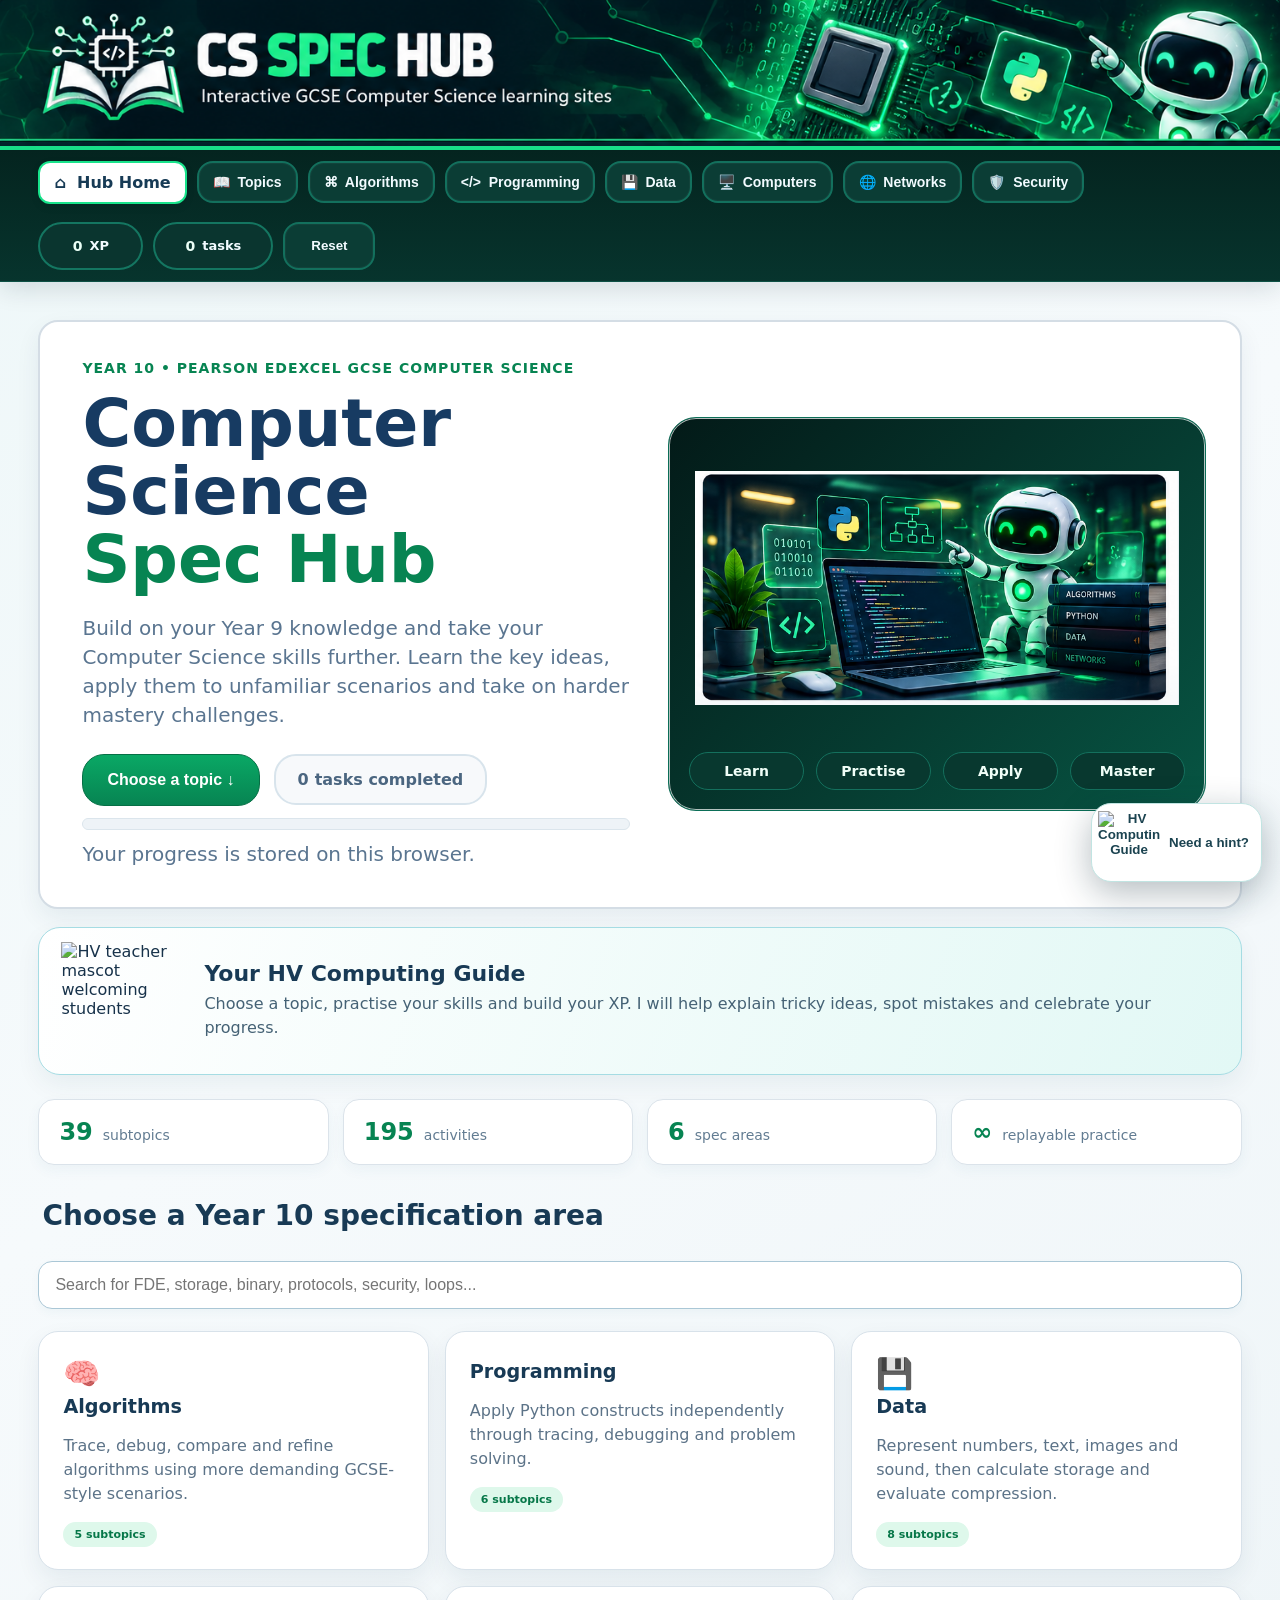
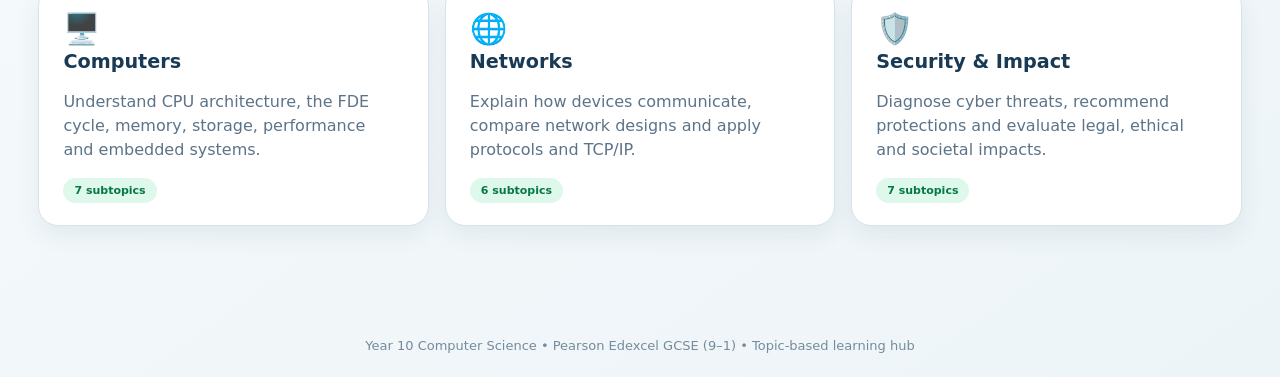
==== commit 786a3b04: "Add files via upload" ====
--- a/year10/index.html
+++ b/year10/index.html
@@ -1,6 +1,6 @@
 <!doctype html>
 <html><head><meta charset="utf-8"><meta name="viewport" content="width=device-width,initial-scale=1">
-<title>Year 10 Computer Science Spec Hub</title><link rel="stylesheet" href="styles.css"></head>
+<title>Year 10 Computer Science Spec Hub</title><link rel="stylesheet" href="styles.css"><link rel="stylesheet" href="../mascot.css"></head>
 <body>
 
 
@@ -34,5 +34,5 @@
 
 <main class="wrap" id="app"></main>
 <div class="footer">Year 10 Computer Science • Pearson Edexcel GCSE (9–1) • Topic-based learning hub</div>
-<script src="site-config.js"></script><script src="data.js"></script><script src="app.js"></script>
+<script src="site-config.js"></script><script src="data.js"></script><script src="app.js"></script><script src="../mascot.js"></script>
 </body></html>
--- a/year10/styles.css
+++ b/year10/styles.css
@@ -2694,7 +2694,3 @@
 @media(max-width:760px){
   .hub-home-button{width:100%}
 }
-
-
-.activity-stage{margin:30px 0 14px;padding:14px 18px;border-radius:18px;background:linear-gradient(135deg,rgba(18,188,210,.12),rgba(112,87,199,.10));border:1px solid rgba(27,109,153,.18);display:flex;align-items:center;justify-content:space-between;gap:16px}.activity-stage div{display:flex;align-items:center;gap:12px;flex-wrap:wrap}.activity-stage span{font-size:.78rem;text-transform:uppercase;letter-spacing:.08em;font-weight:900;color:#1b6d99}.activity-stage b{font-size:1.02rem}.activity-stage small{font-weight:800;color:#607282}.drag-match{display:grid;grid-template-columns:minmax(180px,.72fr) minmax(280px,1.5fr);gap:16px;margin:14px 0}.match-bank,.match-targets{display:flex;flex-direction:column;gap:10px}.match-bank{padding:12px;border-radius:16px;background:rgba(27,109,153,.06);min-height:120px}.match-card{background:#fff;border:2px solid rgba(27,109,153,.22);border-radius:12px;padding:11px 12px;font-weight:800;cursor:grab;display:flex;justify-content:space-between;gap:8px;box-shadow:0 3px 10px rgba(22,48,69,.06)}.match-bin{background:#fff;border:1px solid rgba(53,92,116,.18);border-radius:14px;padding:10px}.match-definition{font-size:.94rem;line-height:1.35;margin-bottom:8px}.match-drop{min-height:48px;border:2px dashed rgba(112,87,199,.28);border-radius:10px;padding:6px}.match-drop .match-card{margin:0}.task h3{scroll-margin-top:100px}@media(max-width:760px){.drag-match{grid-template-columns:1fr}.activity-stage{align-items:flex-start}.activity-stage small{display:none}}
-
--- a/mascot.css
+++ b/mascot.css
@@ -0,0 +1,25 @@
+
+:root{--hv-navy:#09283d;--hv-ink:#15384c;--hv-cyan:#15bed6}
+body{background:linear-gradient(145deg,#edf7f8,#f6fafc 44%,#edf4f7)!important}
+.site-banner{background:#081e2d}.controlbar{box-shadow:0 8px 23px rgba(2,35,48,.12)}
+.wrap{width:min(1320px,94vw)!important}
+.hero,.learn,.task,.card,.subcard,.visual{box-shadow:0 10px 25px rgba(17,60,83,.07)!important;border-radius:20px!important}
+.hero{gap:28px!important}.task{padding:24px!important;scroll-margin-top:24px}.task:focus-within{border-color:#4bbed0!important}
+.task .feedback{line-height:1.55}.option,.btn,.searchbox{transition:transform .15s ease,box-shadow .15s ease}.btn:hover{transform:translateY(-1px)}
+.hv-guide-card{display:flex;align-items:center;gap:18px;border:1px solid #a5dce3;border-radius:22px;background:linear-gradient(110deg,#fff,#e2f8f5);padding:14px 22px;margin:18px 0 24px;box-shadow:0 10px 24px #143c5010}
+.hv-guide-card img{width:125px;height:118px;object-fit:contain;object-position:center;mix-blend-mode:multiply;flex:0 0 auto}
+.hv-guide-card h2{margin:0 0 6px;font-size:22px}.hv-guide-card p{margin:0;color:#456275;line-height:1.5}
+.hv-mascot-tip{display:flex;gap:12px;align-items:center;margin:14px 0;background:#eaf8f3;border:1px solid #bce0d8;border-radius:16px;padding:10px 15px}
+.hv-mascot-tip img{width:80px;height:80px;object-fit:contain;mix-blend-mode:multiply}
+.hv-mascot-tip span{font-size:14px;line-height:1.5}.hv-mascot-tip button{border:0;border-radius:11px;background:#116b69;color:white;padding:10px 13px;cursor:pointer;font-weight:800;flex-shrink:0}
+.hv-mascot-dock{position:fixed;z-index:60;bottom:18px;right:18px;border:1px solid #c1e4e2;border-radius:20px;background:#fff;box-shadow:0 10px 35px #102a3550;padding:7px 12px 7px 6px;display:flex;gap:9px;align-items:center;cursor:pointer;max-width:220px;color:#1b4350;font-weight:800}
+.hv-mascot-dock img{width:62px;height:63px;object-fit:contain;mix-blend-mode:multiply}
+.hv-mascot-pop{position:fixed;bottom:100px;right:18px;width:min(390px,calc(100vw - 36px));z-index:99;display:none;background:#fff;border:2px solid #5cbeb5;border-radius:22px;padding:18px;box-shadow:0 15px 50px #071f3270;color:#193c4e}
+.hv-mascot-pop.open{display:block;animation:hvRise .25s ease-out}
+.hv-mascot-pop[data-kind="bad"]{border-color:#f0b0a5}.hv-mascot-pop[data-kind="success"]{border-color:#70c89e}.hv-mascot-pop[data-kind="warn"]{border-color:#edc576}
+.hv-mascot-pop .hv-pop-row{display:flex;gap:14px;align-items:center}.hv-mascot-pop img{height:145px;width:135px;object-fit:contain;mix-blend-mode:multiply;flex-shrink:0}
+.hv-mascot-pop h3{margin:0 0 8px;font-size:20px}.hv-mascot-pop p{margin:0;line-height:1.5;font-size:14px}
+.hv-close{position:absolute;right:9px;top:8px;background:#eef5f5;border:0;border-radius:50%;width:28px;height:28px;cursor:pointer;font-size:18px}
+@keyframes hvRise{from{opacity:0;transform:translateY(15px)}to{opacity:1;transform:none}}
+@media(max-width:650px){.hv-guide-card{flex-direction:column;text-align:center}.hv-guide-card img{width:100px;height:100px}.hv-mascot-tip{flex-wrap:wrap}.hv-mascot-tip button{width:100%}.hv-mascot-dock{max-width:150px;font-size:12px}.hv-mascot-dock img{width:42px;height:48px}.hv-mascot-pop img{height:115px;width:105px}}
+@media(prefers-reduced-motion:reduce){.hv-mascot-pop.open{animation:none}}
